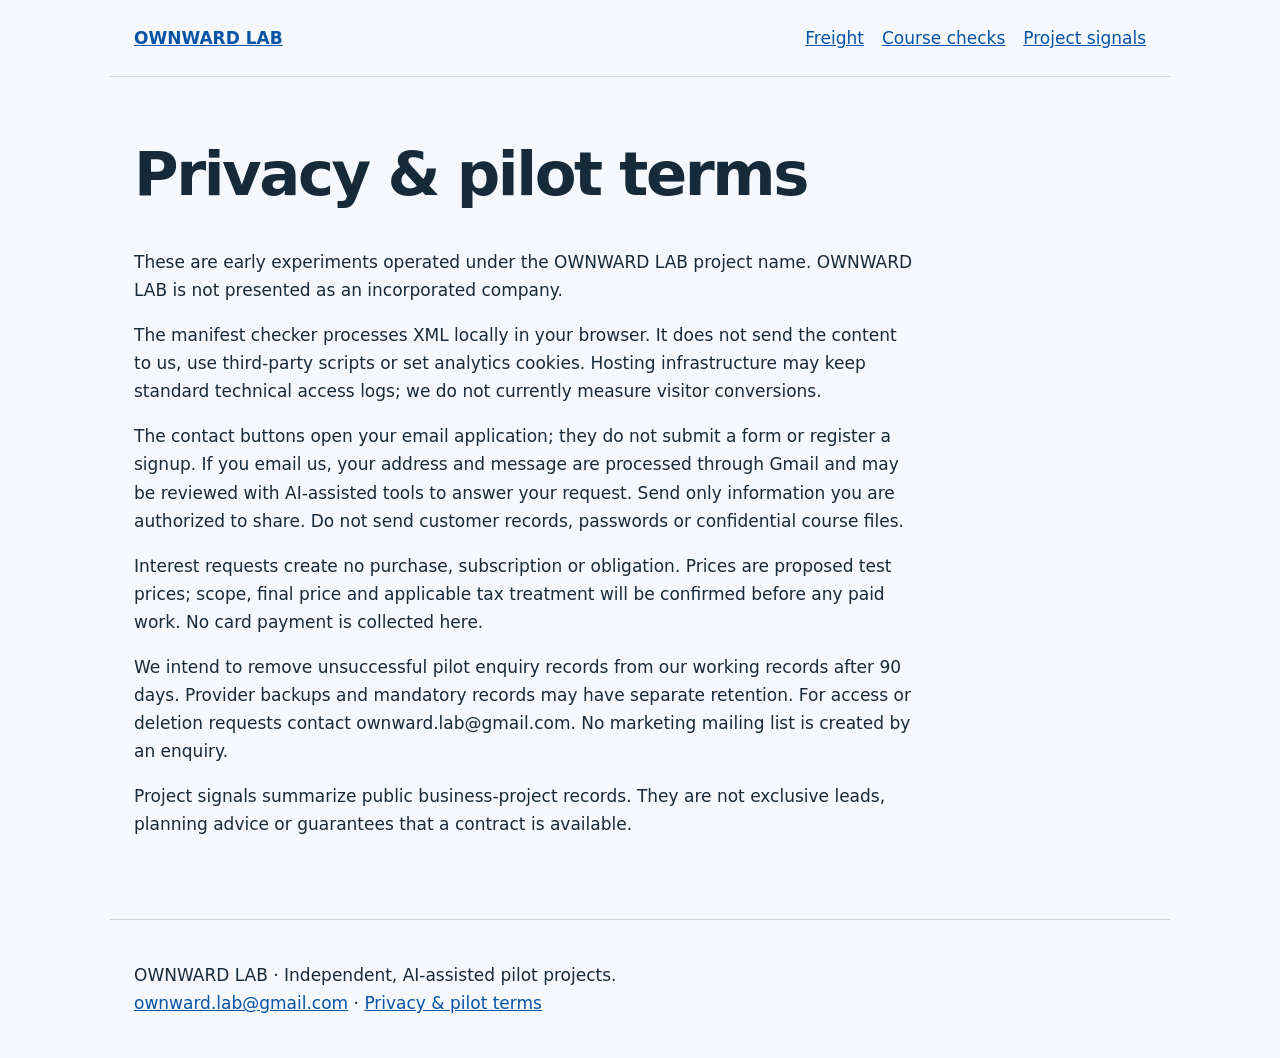
==== privacy.html @ 075e1790 "Publish privacy-safe OWNWARD samples" ====
<!doctype html><html lang="en"><head><meta charset="utf-8"><meta name="viewport" content="width=device-width,initial-scale=1"><title>Privacy and pilot terms | OWNWARD LAB</title><meta name="description" content="Small, focused workflow experiments from OWNWARD LAB."><link rel="stylesheet" href="style.css"></head><body><header><a href="index.html"><strong>OWNWARD LAB</strong></a><nav><a href="freight.html">Freight</a><a href="course-check.html">Course checks</a><a href="project-signals.html">Project signals</a></nav></header><main><h1>Privacy & pilot terms</h1><p>These are early experiments operated under the OWNWARD LAB project name. OWNWARD LAB is not presented as an incorporated company.</p><p>The manifest checker processes XML locally in your browser. It does not send the content to us, use third-party scripts or set analytics cookies. Hosting infrastructure may keep standard technical access logs; we do not currently measure visitor conversions.</p><p>The contact buttons open your email application; they do not submit a form or register a signup. If you email us, your address and message are processed through Gmail and may be reviewed with AI-assisted tools to answer your request. Send only information you are authorized to share. Do not send customer records, passwords or confidential course files.</p><p>Interest requests create no purchase, subscription or obligation. Prices are proposed test prices; scope, final price and applicable tax treatment will be confirmed before any paid work. No card payment is collected here.</p><p>We intend to remove unsuccessful pilot enquiry records from our working records after 90 days. Provider backups and mandatory records may have separate retention. For access or deletion requests contact ownward.lab@gmail.com. No marketing mailing list is created by an enquiry.</p><p>Project signals summarize public business-project records. They are not exclusive leads, planning advice or guarantees that a contract is available.</p></main><footer><p>OWNWARD LAB · Independent, AI-assisted pilot projects.<br><a href="mailto:ownward.lab@gmail.com">ownward.lab@gmail.com</a> · <a href="privacy.html">Privacy & pilot terms</a></p></footer></body></html>
---- style.css ----
*{box-sizing:border-box}body{margin:0;color:#172a3a;background:#f5f8fc;font:17px/1.65 system-ui,sans-serif}header,main,footer{max-width:1060px;margin:auto;padding:24px}header{display:flex;justify-content:space-between;gap:20px;border-bottom:1px solid #cbd5e1}a{color:#0753a6}nav{display:flex;gap:18px;flex-wrap:wrap}h1{font-size:clamp(2rem,5vw,3.8rem);line-height:1.08;max-width:850px;letter-spacing:-.04em}h2{font-size:1.6rem;line-height:1.2}p{max-width:780px}.eyebrow{font-weight:700;letter-spacing:.12em;font-size:14px;color:#0753a6}.grid{display:grid;grid-template-columns:repeat(auto-fit,minmax(260px,1fr));gap:20px}.card{background:white;border:1px solid #cbd5e1;border-radius:10px;padding:24px;margin:20px 0}button,.button{display:inline-block;padding:12px 20px;background:#0753a6;color:white;border:0;border-radius:5px;font:inherit;cursor:pointer;text-decoration:none}button.secondary{background:#dce9fa;color:#163859}label{display:block;font-weight:600;margin:15px 0 5px}input{font:inherit;max-width:100%}textarea{width:100%;height:180px;font:14px/1.4 monospace;padding:12px;border:1px solid #889bac;border-radius:4px}pre{white-space:pre-wrap;overflow-wrap:anywhere;font-size:14px;background:#edf2f9;padding:20px}.scroll{overflow:auto}table{border-collapse:collapse;width:100%;font-size:15px}th,td{text-align:left;padding:12px;border-bottom:1px solid #d6dfeb;vertical-align:top}.note{color:#475b6e;font-size:15px}footer{border-top:1px solid #cbd5e1;margin-top:40px}a:focus-visible,button:focus-visible{outline:3px solid #e5a100;outline-offset:3px}@media(max-width:600px){header{display:block}nav{margin-top:12px}main{padding:18px}}
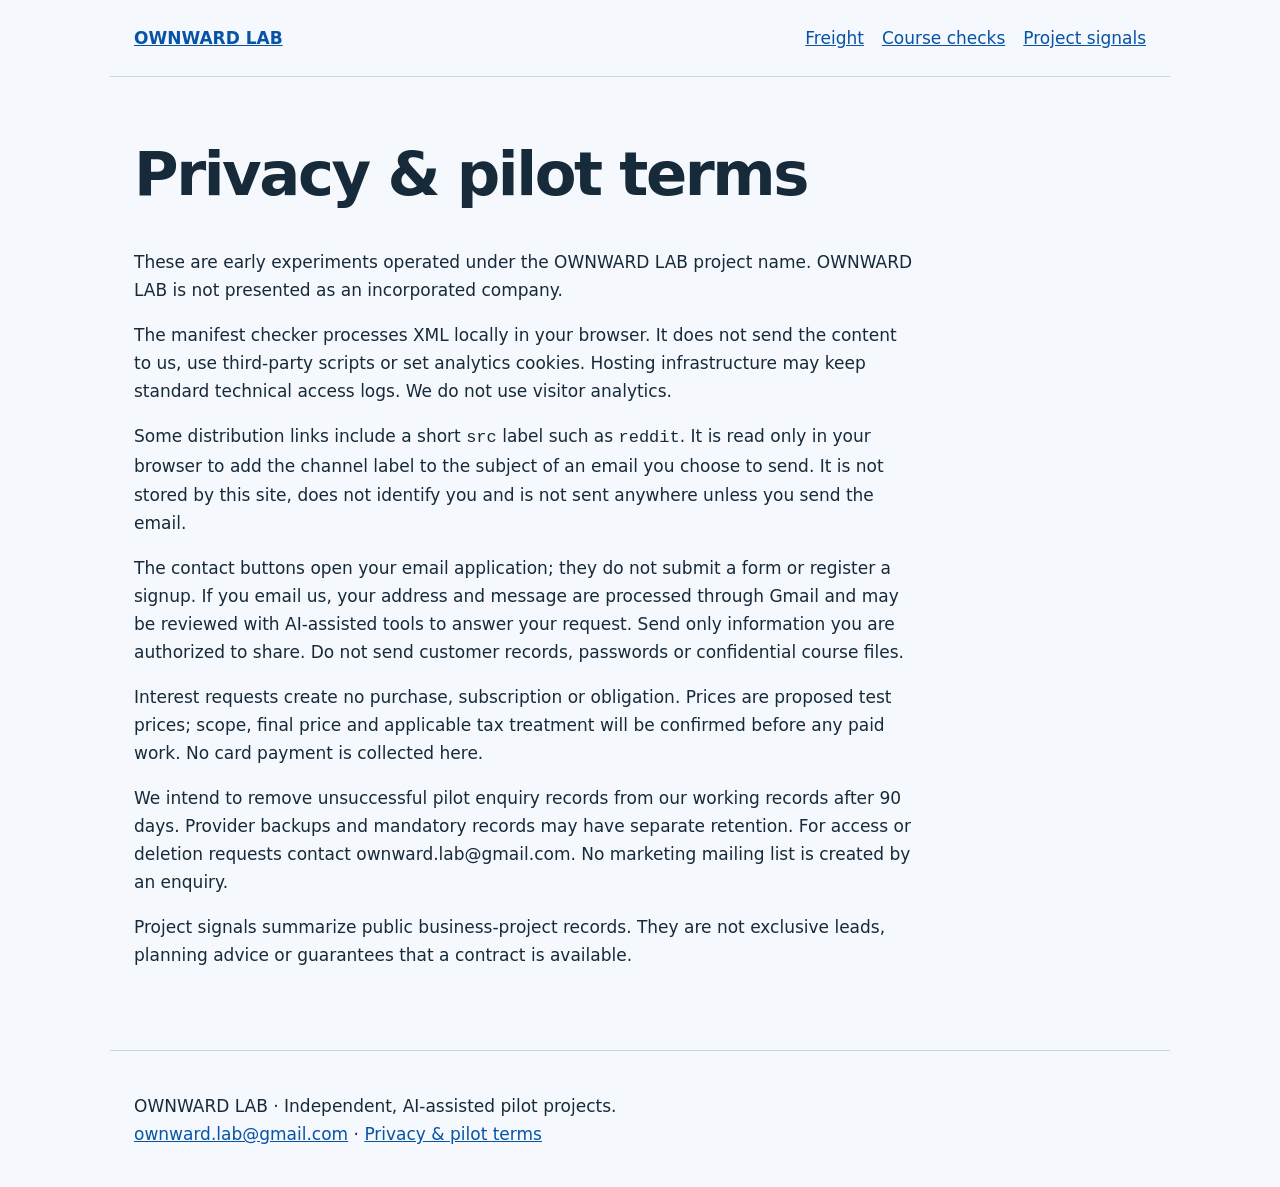
==== commit e88aa6a4: "Document privacy-safe channel attribution" ====
--- a/privacy.html
+++ b/privacy.html
@@ -1 +1 @@
-<!doctype html><html lang="en"><head><meta charset="utf-8"><meta name="viewport" content="width=device-width,initial-scale=1"><title>Privacy and pilot terms | OWNWARD LAB</title><meta name="description" content="Small, focused workflow experiments from OWNWARD LAB."><link rel="stylesheet" href="style.css"></head><body><header><a href="index.html"><strong>OWNWARD LAB</strong></a><nav><a href="freight.html">Freight</a><a href="course-check.html">Course checks</a><a href="project-signals.html">Project signals</a></nav></header><main><h1>Privacy & pilot terms</h1><p>These are early experiments operated under the OWNWARD LAB project name. OWNWARD LAB is not presented as an incorporated company.</p><p>The manifest checker processes XML locally in your browser. It does not send the content to us, use third-party scripts or set analytics cookies. Hosting infrastructure may keep standard technical access logs; we do not currently measure visitor conversions.</p><p>The contact buttons open your email application; they do not submit a form or register a signup. If you email us, your address and message are processed through Gmail and may be reviewed with AI-assisted tools to answer your request. Send only information you are authorized to share. Do not send customer records, passwords or confidential course files.</p><p>Interest requests create no purchase, subscription or obligation. Prices are proposed test prices; scope, final price and applicable tax treatment will be confirmed before any paid work. No card payment is collected here.</p><p>We intend to remove unsuccessful pilot enquiry records from our working records after 90 days. Provider backups and mandatory records may have separate retention. For access or deletion requests contact ownward.lab@gmail.com. No marketing mailing list is created by an enquiry.</p><p>Project signals summarize public business-project records. They are not exclusive leads, planning advice or guarantees that a contract is available.</p></main><footer><p>OWNWARD LAB · Independent, AI-assisted pilot projects.<br><a href="mailto:ownward.lab@gmail.com">ownward.lab@gmail.com</a> · <a href="privacy.html">Privacy & pilot terms</a></p></footer></body></html>+<!doctype html><html lang="en"><head><meta charset="utf-8"><meta name="viewport" content="width=device-width,initial-scale=1"><title>Privacy and pilot terms | OWNWARD LAB</title><meta name="description" content="Privacy and pilot terms for OWNWARD LAB experiments."><link rel="stylesheet" href="style.css"></head><body><header><a href="index.html"><strong>OWNWARD LAB</strong></a><nav><a href="freight.html">Freight</a><a href="course-check.html">Course checks</a><a href="project-signals.html">Project signals</a></nav></header><main><h1>Privacy &amp; pilot terms</h1><p>These are early experiments operated under the OWNWARD LAB project name. OWNWARD LAB is not presented as an incorporated company.</p><p>The manifest checker processes XML locally in your browser. It does not send the content to us, use third-party scripts or set analytics cookies. Hosting infrastructure may keep standard technical access logs. We do not use visitor analytics.</p><p>Some distribution links include a short <code>src</code> label such as <code>reddit</code>. It is read only in your browser to add the channel label to the subject of an email you choose to send. It is not stored by this site, does not identify you and is not sent anywhere unless you send the email.</p><p>The contact buttons open your email application; they do not submit a form or register a signup. If you email us, your address and message are processed through Gmail and may be reviewed with AI-assisted tools to answer your request. Send only information you are authorized to share. Do not send customer records, passwords or confidential course files.</p><p>Interest requests create no purchase, subscription or obligation. Prices are proposed test prices; scope, final price and applicable tax treatment will be confirmed before any paid work. No card payment is collected here.</p><p>We intend to remove unsuccessful pilot enquiry records from our working records after 90 days. Provider backups and mandatory records may have separate retention. For access or deletion requests contact ownward.lab@gmail.com. No marketing mailing list is created by an enquiry.</p><p>Project signals summarize public business-project records. They are not exclusive leads, planning advice or guarantees that a contract is available.</p></main><footer><p>OWNWARD LAB · Independent, AI-assisted pilot projects.<br><a href="mailto:ownward.lab@gmail.com">ownward.lab@gmail.com</a> · <a href="privacy.html">Privacy &amp; pilot terms</a></p></footer></body></html>
